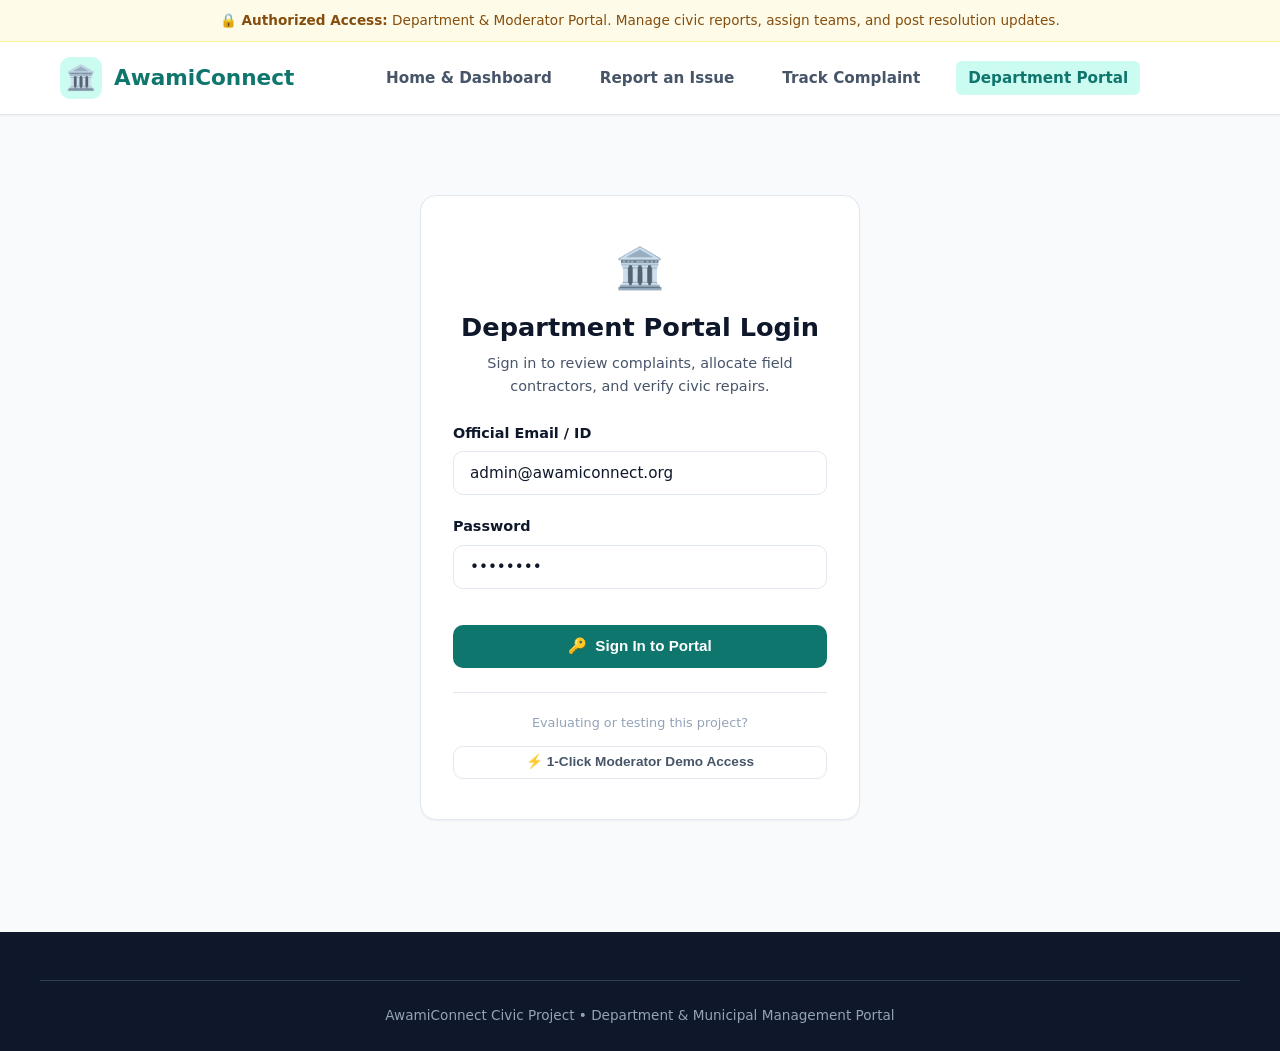
==== admin.html @ 1ec225fb "feat: Connect live Firebase project and add real-time Firestore listeners" ====
<!DOCTYPE html>
<html lang="en">
<head>
  <meta charset="UTF-8">
  <meta name="viewport" content="width=device-width, initial-scale=1.0">
  <title>Department & Moderator Portal — AwamiConnect</title>

  <!-- Leaflet CSS -->
  <link rel="stylesheet" href="https://unpkg.com/leaflet@1.9.4/dist/leaflet.css" integrity="sha256-p4NxAoJBhIIN+hmNHrzRCf9tD/miZyoHS5obTRR9BMY=" crossorigin=""/>
  
  <!-- Custom Stylesheet -->
  <link rel="stylesheet" href="css/style.css">
</head>
<body>

  <!-- Disclaimer Banner -->
  <div class="disclaimer-banner">
    🔒 <strong>Authorized Access:</strong> Department & Moderator Portal. Manage civic reports, assign teams, and post resolution updates.
  </div>

  <!-- Header -->
  <header class="site-header">
    <div class="container nav-wrapper">
      <a href="index.html" class="brand">
        <div class="brand-icon">🏛️</div>
        <span>AwamiConnect</span>
      </a>

      <button class="mobile-menu-btn" aria-label="Toggle Menu" aria-expanded="false">☰</button>

      <ul class="nav-links">
        <li><a href="index.html" class="nav-link">Home & Dashboard</a></li>
        <li><a href="report.html" class="nav-link">Report an Issue</a></li>
        <li><a href="track.html" class="nav-link">Track Complaint</a></li>
        <li><a href="admin.html" class="nav-link active">Department Portal</a></li>
      </ul>

      <div class="nav-actions" id="authNavActions">
        <!-- Injected via JS (Login/Logout buttons) -->
      </div>
    </div>
  </header>

  <!-- Main Container -->
  <main class="container" style="padding-top: 2rem; padding-bottom: 4rem;">

    <!-- Login Screen (Shown when not authenticated) -->
    <div id="loginScreen" style="max-width: 440px; margin: 3rem auto; text-align: center;">
      <div class="card" style="padding: 2.5rem 2rem;">
        <div style="font-size: 2.5rem; margin-bottom: 0.75rem;">🏛️</div>
        <h2 style="font-size: 1.6rem; margin-bottom: 0.5rem;">Department Portal Login</h2>
        <p style="color: var(--text-secondary); font-size: 0.9rem; margin-bottom: 1.5rem;">
          Sign in to review complaints, allocate field contractors, and verify civic repairs.
        </p>

        <form id="adminLoginForm">
          <div class="form-group" style="text-align: left;">
            <label class="form-label">Official Email / ID</label>
            <input type="email" id="loginEmail" class="form-control" placeholder="officer@department.gov" required value="admin@awamiconnect.org" autocomplete="username">
          </div>

          <div class="form-group" style="text-align: left;">
            <label class="form-label">Password</label>
            <input type="password" id="loginPassword" class="form-control" placeholder="••••••••" required value="admin123" autocomplete="current-password">
          </div>

          <button type="submit" class="btn btn-primary btn-full" style="margin-top: 1rem;">
            <span>🔑</span> Sign In to Portal
          </button>
        </form>

        <div style="margin-top: 1.5rem; border-top: 1px solid var(--border); padding-top: 1.25rem;">
          <p style="font-size: 0.8rem; color: var(--text-muted); margin-bottom: 0.75rem;">Evaluating or testing this project?</p>
          <button type="button" class="btn btn-outline btn-sm btn-full" id="btnQuickDemoLogin">
            ⚡ 1-Click Moderator Demo Access
          </button>
        </div>
      </div>
    </div>

    <!-- Authorized Admin Portal (Shown after login) -->
    <div id="adminPortal" style="display: none;">
      
      <!-- Top Bar: Greeting & Controls -->
      <div style="display: flex; justify-content: space-between; align-items: center; flex-wrap: wrap; gap: 1rem; margin-bottom: 1.5rem;">
        <div>
          <h1 style="font-size: 2rem; margin-bottom: 0.25rem;">Department Management Console</h1>
          <p style="color: var(--text-secondary); font-size: 0.95rem;">
            Logged in as <strong id="officerName" style="color: var(--primary);">Municipal Moderator</strong> (All Departments)
          </p>
        </div>

        <div style="display: flex; gap: 0.75rem; flex-wrap: wrap;">
          <button type="button" class="btn btn-outline btn-sm" id="btnExportCsv">
            📥 Export CSV
          </button>
          <button type="button" class="btn btn-outline btn-sm" id="btnClearDemo" style="color: #d97706;" title="Wipe dummy demo records to start with a fresh clean database">
            🧹 Clear Dummy Data
          </button>
          <button type="button" class="btn btn-outline btn-sm" id="btnResetDemo">
            🔄 Reset Demo Data
          </button>
          <button type="button" class="btn btn-outline btn-sm" id="btnLogout" style="color: #b91c1c;">
            🚪 Sign Out
          </button>
        </div>
      </div>

      <!-- Quick Metrics Bar -->
      <div class="admin-metrics-grid">
        <div class="card" style="padding: 1rem 1.25rem; margin-bottom: 0;">
          <div style="font-size: 0.8rem; color: var(--text-muted); text-transform: uppercase; font-weight: 700;">Total Reports</div>
          <div id="adminTotalCount" style="font-size: 1.75rem; font-weight: 800; color: var(--text-primary);">0</div>
        </div>
        <div class="card" style="padding: 1rem 1.25rem; margin-bottom: 0;">
          <div style="font-size: 0.8rem; color: #ef4444; text-transform: uppercase; font-weight: 700;">Needs Review</div>
          <div id="adminSubmittedCount" style="font-size: 1.75rem; font-weight: 800; color: #ef4444;">0</div>
        </div>
        <div class="card" style="padding: 1rem 1.25rem; margin-bottom: 0;">
          <div style="font-size: 0.8rem; color: #d97706; text-transform: uppercase; font-weight: 700;">Assigned / Action</div>
          <div id="adminAssignedCount" style="font-size: 1.75rem; font-weight: 800; color: #d97706;">0</div>
        </div>
        <div class="card" style="padding: 1rem 1.25rem; margin-bottom: 0;">
          <div style="font-size: 0.8rem; color: #059669; text-transform: uppercase; font-weight: 700;">Resolved</div>
          <div id="adminResolvedCount" style="font-size: 1.75rem; font-weight: 800; color: #059669;">0</div>
        </div>
      </div>

      <!-- Filters & Search Bar -->
      <div class="card" style="padding: 1.25rem; margin-bottom: 1.5rem;">
        <div style="display: flex; gap: 1rem; flex-wrap: wrap; align-items: center;">
          
          <div style="flex: 2; min-width: 220px;">
            <input type="text" id="adminSearchInput" class="form-control" placeholder="Search ID, title, citizen name, location...">
          </div>

          <div style="flex: 1; min-width: 150px;">
            <select id="adminStatusFilter" class="form-select">
              <option value="all">All Statuses</option>
              <option value="submitted">🔴 Submitted</option>
              <option value="under_review">🔵 Under Review</option>
              <option value="assigned">🟡 Assigned</option>
              <option value="resolved">🟢 Resolved</option>
              <option value="rejected">⚪ Rejected</option>
            </select>
          </div>

          <div style="flex: 1; min-width: 150px;">
            <select id="adminCategoryFilter" class="form-select">
              <option value="all">All Categories</option>
              <option value="roads">Roads</option>
              <option value="sanitation">Sanitation</option>
              <option value="water">Water Supply</option>
              <option value="electricity">Electricity</option>
              <option value="drainage">Drainage</option>
              <option value="other">Other</option>
            </select>
          </div>

          <button type="button" class="btn btn-outline" id="btnClearFilters">
            Reset Filters
          </button>

        </div>
      </div>

      <!-- Complaints Management Table -->
      <div class="card" style="padding: 0; overflow: hidden;">
        <div class="table-responsive">
          <table class="table" id="complaintsTable">
            <thead>
              <tr>
                <th style="width: 70px;">Photo</th>
                <th>ID</th>
                <th>Category</th>
                <th>Title & Location</th>
                <th>Citizen Details</th>
                <th>Status</th>
                <th>Action</th>
              </tr>
            </thead>
            <tbody id="complaintsTableBody">
              <!-- Dynamically populated rows -->
            </tbody>
          </table>
        </div>
      </div>

    </div>

  </main>

  <!-- Edit & Action Modal -->
  <div class="modal-backdrop" id="editModal">
    <div class="modal-box" style="max-width: 650px;">
      
      <div class="modal-header">
        <div style="min-width: 0; flex: 1;">
          <h3 style="font-size: 1.25rem; margin-bottom: 0.2rem; word-break: break-word; overflow-wrap: anywhere;" id="modalEditTitle">Manage Complaint</h3>
          <span style="font-size: 0.85rem; font-weight: 700; color: var(--primary); word-break: break-all;" id="modalEditId">AC-2026-000</span>
        </div>
        <button type="button" class="modal-close" id="modalCloseX">&times;</button>
      </div>

      <div class="modal-body">
        
        <!-- Evidence Preview & Details -->
        <div style="display: flex; gap: 1rem; margin-bottom: 1.25rem; flex-wrap: wrap;">
          <img id="modalEditPhoto" src="" alt="Proof" style="width: 120px; height: 90px; object-fit: cover; border-radius: var(--radius-md); border: 1px solid var(--border);" />
          <div style="flex: 1; min-width: 0; word-break: break-word; overflow-wrap: anywhere;">
            <div style="font-weight: 700; font-size: 1rem; margin-bottom: 0.25rem; word-break: break-word; overflow-wrap: anywhere;" id="modalEditHeading">Title</div>
            <div style="font-size: 0.85rem; color: var(--text-secondary); margin-bottom: 0.35rem; word-break: break-word; overflow-wrap: anywhere;" id="modalEditLocation">Location</div>
            <div style="font-size: 0.8rem; color: var(--text-muted); word-break: break-word; overflow-wrap: anywhere;" id="modalEditCitizen">Citizen</div>
          </div>
        </div>

        <div style="background: #f8fafc; padding: 0.75rem 1rem; border-radius: var(--radius-md); margin-bottom: 1.25rem; font-size: 0.85rem; border: 1px solid var(--border); min-width: 0;">
          <strong>Citizen Description:</strong>
          <p id="modalEditDesc" style="margin-top: 0.25rem; color: var(--text-secondary); white-space: pre-line; word-break: break-word; overflow-wrap: anywhere;">--</p>
        </div>

        <!-- Management Form -->
        <form id="modalEditForm">
          
          <div class="modal-grid-2col">
            
            <!-- Update Status Dropdown -->
            <div class="form-group">
              <label class="form-label">Update Status <span class="required">*</span></label>
              <select id="modalStatusSelect" class="form-select" required>
                <option value="submitted">🔴 Submitted</option>
                <option value="under_review">🔵 Under Review</option>
                <option value="assigned">🟡 Assigned to Department</option>
                <option value="resolved">🟢 Resolved & Closed</option>
                <option value="rejected">⚪ Rejected (Invalid / Duplicate)</option>
              </select>
            </div>

            <!-- Department Assignment -->
            <div class="form-group">
              <label class="form-label">Assign Department</label>
              <select id="modalDepartmentSelect" class="form-select">
                <option value="District Works & Highways">🛣️ District Works & Highways</option>
                <option value="Solid Waste Management Corp">🗑️ Waste Management Corp</option>
                <option value="Water & Sewerage Authority">💧 Water & Sewerage Authority</option>
                <option value="City Electric Utility & Works">⚡ City Electric & Streetlights</option>
                <option value="Drainage & Sanitation Directorate">🚰 Drainage & Sanitation</option>
                <option value="General District Administration">🏛️ General Administration</option>
              </select>
            </div>

          </div>

          <!-- Official Resolution Remarks -->
          <div class="form-group">
            <label class="form-label">Official Department Remarks / Action Notes</label>
            <textarea id="modalRemarksText" class="form-textarea" placeholder="Explain the actions taken, dispatched team details, or reasons for status change..."></textarea>
          </div>

          <!-- Proof of Resolution Image URL (Optional) -->
          <div class="form-group">
            <label class="form-label">Resolution Proof Image URL (Optional)</label>
            <input type="url" id="modalProofUrl" class="form-control" placeholder="https://example.com/fixed-road.jpg">
            <p class="form-help">Upload photo link of repaired infrastructure to show transparency.</p>
          </div>

        </form>

      </div>

      <div class="modal-footer admin-modal-footer">
        <button type="button" class="btn btn-outline btn-sm" id="btnDeleteComplaint" style="color: #ef4444; border-color: #fca5a5;">
          🗑️ Delete Report
        </button>
        <div class="admin-modal-actions">
          <button type="button" class="btn btn-outline" id="btnCancelEdit">Cancel</button>
          <button type="button" class="btn btn-primary" id="btnSaveEdit">
            <span>💾</span> Save Status & Updates
          </button>
        </div>
      </div>

    </div>
  </div>

  <!-- Site Footer -->
  <footer class="site-footer">
    <div class="container footer-bottom">
      AwamiConnect Civic Project • Department & Municipal Management Portal
    </div>
  </footer>

  <!-- Leaflet JS -->
  <script src="https://unpkg.com/leaflet@1.9.4/dist/leaflet.js" integrity="sha256-20nQCchB9co0qIjJZRGuk2/Z9VM+kNiyxNV1lvTlZBo=" crossorigin=""></script>

  <!-- Firebase SDK Compat CDN -->
  <script src="https://www.gstatic.com/firebasejs/10.8.0/firebase-app-compat.js"></script>
  <script src="https://www.gstatic.com/firebasejs/10.8.0/firebase-firestore-compat.js"></script>
  <script src="https://www.gstatic.com/firebasejs/10.8.0/firebase-storage-compat.js"></script>
  <script src="https://www.gstatic.com/firebasejs/10.8.0/firebase-auth-compat.js"></script>

  <!-- App Scripts -->
  <script src="js/firebase-config.js"></script>
  <script src="js/app.js"></script>
  <script src="js/admin.js"></script>

</body>
</html>
---- css/style.css ----
/* ==========================================================================
   AwamiConnect — Global Stylesheet
   Modern, Accessible, Mobile-First Civic Portal Styling
   ========================================================================== */

:root {
  --primary: #0f766e;        /* Deep Civic Teal */
  --primary-hover: #115e59;
  --primary-light: #ccfbf1;
  --secondary: #0284c7;      /* Civic Blue */
  --secondary-light: #e0f2fe;
  --accent: #f59e0b;         /* Amber Alert */
  
  /* Status Colors */
  --status-submitted: #ef4444;    /* Red */
  --status-submitted-bg: #fee2e2;
  --status-review: #3b82f6;       /* Blue */
  --status-review-bg: #dbeafe;
  --status-assigned: #f59e0b;     /* Amber */
  --status-assigned-bg: #fef3c7;
  --status-resolved: #10b981;     /* Emerald Green */
  --status-resolved-bg: #d1fae5;
  --status-rejected: #6b7280;     /* Gray */
  --status-rejected-bg: #f3f4f6;

  /* Neutrals */
  --bg-main: #f8fafc;
  --bg-card: #ffffff;
  --text-primary: #0f172a;
  --text-secondary: #475569;
  --text-muted: #94a3b8;
  --border: #e2e8f0;
  --border-focus: #0f766e;
  
  /* Elevation */
  --shadow-sm: 0 1px 2px 0 rgb(0 0 0 / 0.05);
  --shadow-md: 0 4px 6px -1px rgb(0 0 0 / 0.1), 0 2px 4px -2px rgb(0 0 0 / 0.1);
  --shadow-lg: 0 10px 15px -3px rgb(0 0 0 / 0.1), 0 4px 6px -4px rgb(0 0 0 / 0.1);
  --shadow-xl: 0 20px 25px -5px rgb(0 0 0 / 0.1), 0 8px 10px -6px rgb(0 0 0 / 0.1);

  --radius-sm: 6px;
  --radius-md: 10px;
  --radius-lg: 16px;
  --radius-full: 9999px;

  --font-family: system-ui, -apple-system, BlinkMacSystemFont, "Segoe UI", Roboto, "Helvetica Neue", Arial, sans-serif;
}

*, *::before, *::after {
  box-sizing: border-box;
  margin: 0;
  padding: 0;
  overflow-wrap: anywhere;
  word-break: break-word;
}

.card, .stat-card, .timeline-step, .category-card,
.track-details-grid > *,
.charts-grid > *,
.dashboard-split-grid > *,
.stats-grid > *,
.admin-metrics-grid > *,
.category-grid > *,
.modal-grid-2col > *,
.footer-grid > *,
.modal-box,
.modal-body,
.modal-evidence-details {
  min-width: 0;
}

#complaintTitle,
#complaintTrackingId,
#complaintDescription,
#complaintAddress,
#complaintRemarks {
  min-width: 0;
  overflow-wrap: anywhere;
  word-break: break-word;
}

body {
  font-family: var(--font-family);
  background-color: var(--bg-main);
  color: var(--text-primary);
  line-height: 1.6;
  min-height: 100vh;
  display: flex;
  flex-direction: column;
  overflow-x: hidden;
}

/* Container */
.container {
  width: 100%;
  max-width: 1200px;
  margin: 0 auto;
  padding: 0 1.25rem;
}

@media (max-width: 480px) {
  .container {
    padding: 0 0.75rem;
  }
}

/* Typography */
h1, h2, h3, h4, h5, h6 {
  color: var(--text-primary);
  font-weight: 700;
  line-height: 1.25;
}

a {
  color: var(--primary);
  text-decoration: none;
  transition: color 0.15s ease;
}

a:hover {
  color: var(--primary-hover);
}

/* ==========================================================================
   Header & Navigation
   ========================================================================== */
.site-header {
  background: #ffffff;
  border-bottom: 1px solid var(--border);
  position: sticky;
  top: 0;
  z-index: 1000;
  box-shadow: var(--shadow-sm);
}

.nav-wrapper {
  display: flex;
  align-items: center;
  justify-content: space-between;
  height: 72px;
}

.brand {
  display: flex;
  align-items: center;
  gap: 0.75rem;
  font-weight: 800;
  font-size: 1.35rem;
  color: var(--primary);
}

.brand-icon {
  width: 42px;
  height: 42px;
  background: var(--primary-light);
  color: var(--primary);
  border-radius: var(--radius-md);
  display: flex;
  align-items: center;
  justify-content: center;
  font-size: 1.5rem;
}

.nav-links {
  display: flex;
  align-items: center;
  gap: 1.5rem;
  list-style: none;
}

.nav-link {
  font-weight: 600;
  font-size: 0.95rem;
  color: var(--text-secondary);
  padding: 0.5rem 0.75rem;
  border-radius: var(--radius-sm);
  transition: all 0.2s ease;
}

.nav-link:hover, .nav-link.active {
  color: var(--primary);
  background: var(--primary-light);
}

.nav-actions {
  display: flex;
  align-items: center;
  gap: 0.75rem;
}

/* Mobile Nav Toggle */
.mobile-menu-btn {
  display: none;
  background: transparent;
  border: none;
  font-size: 1.5rem;
  line-height: 1;
  cursor: pointer;
  color: var(--text-primary);
  padding: 0;
  border-radius: var(--radius-sm);
  transition: background-color 0.15s ease, color 0.15s ease;
}

/* ==========================================================================
   Buttons
   ========================================================================== */
.btn {
  display: inline-flex;
  align-items: center;
  justify-content: center;
  gap: 0.5rem;
  font-weight: 600;
  font-size: 0.95rem;
  padding: 0.65rem 1.25rem;
  border-radius: var(--radius-md);
  border: 1px solid transparent;
  cursor: pointer;
  transition: all 0.2s ease;
  white-space: nowrap;
}

.btn-primary {
  background-color: var(--primary);
  color: #ffffff;
}

.btn-primary:hover {
  background-color: var(--primary-hover);
  color: #ffffff;
  box-shadow: var(--shadow-md);
}

.btn-secondary {
  background-color: #ffffff;
  color: var(--primary);
  border-color: var(--primary);
}

.btn-secondary:hover {
  background-color: var(--primary-light);
}

.btn-outline {
  background-color: transparent;
  border-color: var(--border);
  color: var(--text-secondary);
}

.btn-outline:hover {
  background-color: #f1f5f9;
  color: var(--text-primary);
}

.btn-accent {
  background-color: var(--accent);
  color: #ffffff;
}

.btn-accent:hover {
  background-color: #d97706;
}

.btn-sm {
  padding: 0.4rem 0.8rem;
  font-size: 0.85rem;
}

.btn-lg {
  padding: 0.85rem 1.75rem;
  font-size: 1.05rem;
}

.btn-full {
  width: 100%;
  white-space: normal;
  text-align: center;
  line-height: 1.35;
  overflow-wrap: break-word;
}

@media (max-width: 640px) {
  .btn {
    white-space: normal;
    text-align: center;
    line-height: 1.35;
  }
  .btn-lg {
    padding: 0.75rem 1.25rem;
    font-size: 1rem;
  }
}

@media (max-width: 360px) {
  .btn {
    padding: 0.5rem 0.75rem;
    font-size: 0.85rem;
    gap: 0.35rem;
  }
  .btn-lg {
    padding: 0.65rem 0.9rem;
    font-size: 0.9rem;
  }
  .btn-sm {
    padding: 0.3rem 0.55rem;
    font-size: 0.75rem;
  }
}

/* ==========================================================================
   Independent Disclaimer Banner
   ========================================================================== */
.disclaimer-banner {
  background-color: #fefce8;
  border-bottom: 1px solid #fef08a;
  padding: 0.6rem 1rem;
  font-size: 0.85rem;
  color: #854d0e;
  text-align: center;
}

.disclaimer-banner strong {
  font-weight: 700;
}

/* ==========================================================================
   Hero Section
   ========================================================================== */
.hero {
  background: linear-gradient(135deg, #0f766e 0%, #064e3b 100%);
  color: #ffffff;
  padding: 4rem 0 3.5rem;
  position: relative;
  overflow: hidden;
}

.hero::after {
  content: "";
  position: absolute;
  top: 0;
  right: 0;
  bottom: 0;
  left: 0;
  background: radial-gradient(circle at 80% 20%, rgba(255, 255, 255, 0.12) 0%, transparent 60%);
  pointer-events: none;
}

.hero-content {
  position: relative;
  z-index: 1;
  max-width: 750px;
}

.hero-badge {
  display: inline-flex;
  align-items: center;
  gap: 0.5rem;
  background: rgba(255, 255, 255, 0.15);
  backdrop-filter: blur(8px);
  padding: 0.35rem 0.85rem;
  border-radius: var(--radius-full);
  font-size: 0.85rem;
  font-weight: 600;
  margin-bottom: 1.25rem;
  border: 1px solid rgba(255, 255, 255, 0.2);
}

.hero-title {
  font-size: 2.75rem;
  font-weight: 800;
  color: #ffffff;
  margin-bottom: 1rem;
  letter-spacing: -0.02em;
}

.hero-subtitle {
  font-size: 1.15rem;
  color: #e2e8f0;
  margin-bottom: 2rem;
  line-height: 1.6;
}

.hero-actions {
  display: flex;
  flex-wrap: wrap;
  gap: 1rem;
}

/* Quick Track Form in Hero */
.hero-track-box {
  margin-top: 2rem;
  background: rgba(255, 255, 255, 0.12);
  backdrop-filter: blur(12px);
  padding: 1rem;
  border-radius: var(--radius-lg);
  border: 1px solid rgba(255, 255, 255, 0.25);
  display: flex;
  gap: 0.75rem;
  max-width: 540px;
}

.hero-track-box input {
  flex: 1;
  min-width: 0;
  padding: 0.75rem 1rem;
  border-radius: var(--radius-md);
  border: none;
  font-size: 1rem;
  outline: none;
}

/* ==========================================================================
   Stat Cards & Metrics
   ========================================================================== */
.stats-grid {
  display: grid;
  grid-template-columns: repeat(auto-fit, minmax(min(100%, 220px), 1fr));
  gap: 1.25rem;
  margin-top: -2.5rem;
  position: relative;
  z-index: 10;
  margin-bottom: 3rem;
}

@media (max-width: 480px) {
  .stats-grid {
    grid-template-columns: 1fr;
    gap: 0.75rem;
    margin-top: -1.5rem;
    margin-bottom: 2rem;
  }
}

.stat-card {
  background: var(--bg-card);
  padding: 1.5rem;
  border-radius: var(--radius-lg);
  border: 1px solid var(--border);
  box-shadow: var(--shadow-md);
  display: flex;
  align-items: center;
  gap: 1.25rem;
  transition: transform 0.2s ease, box-shadow 0.2s ease;
}

.stat-card:hover {
  transform: translateY(-3px);
  box-shadow: var(--shadow-lg);
}

.stat-icon {
  width: 56px;
  height: 56px;
  border-radius: var(--radius-md);
  display: flex;
  align-items: center;
  justify-content: center;
  font-size: 1.75rem;
}

.stat-icon.blue { background: #dbeafe; color: #2563eb; }
.stat-icon.green { background: #d1fae5; color: #059669; }
.stat-icon.amber { background: #fef3c7; color: #d97706; }
.stat-icon.purple { background: #ede9fe; color: #7c3aed; }

.stat-value {
  font-size: 1.85rem;
  font-weight: 800;
  color: var(--text-primary);
  line-height: 1;
  margin-bottom: 0.35rem;
}

.stat-label {
  font-size: 0.85rem;
  font-weight: 600;
  color: var(--text-secondary);
  text-transform: uppercase;
  letter-spacing: 0.04em;
}

/* ==========================================================================
   Section Layouts & Cards
   ========================================================================== */
.section {
  padding: 3rem 0;
}

.section-header {
  margin-bottom: 2rem;
  display: flex;
  justify-content: space-between;
  align-items: flex-end;
  flex-wrap: wrap;
  gap: 1rem;
}

.section-title {
  font-size: 1.85rem;
  color: var(--text-primary);
  margin-bottom: 0.4rem;
}

.section-subtitle {
  color: var(--text-secondary);
  font-size: 1rem;
}

.card {
  background: var(--bg-card);
  border: 1px solid var(--border);
  border-radius: var(--radius-lg);
  box-shadow: var(--shadow-sm);
  padding: 1.75rem;
  margin-bottom: 1.5rem;
}

@media (max-width: 480px) {
  .card {
    padding: 1rem;
    border-radius: var(--radius-md);
    margin-bottom: 1rem;
  }
}

/* ==========================================================================
   Forms & Inputs
   ========================================================================== */
.form-group {
  margin-bottom: 1.25rem;
}

.form-label {
  display: block;
  font-size: 0.9rem;
  font-weight: 600;
  color: var(--text-primary);
  margin-bottom: 0.4rem;
}

.form-label .required {
  color: var(--status-submitted);
}

.form-control, .form-select, .form-textarea {
  width: 100%;
  padding: 0.75rem 1rem;
  border: 1.5px solid var(--border);
  border-radius: var(--radius-md);
  font-size: 0.95rem;
  font-family: inherit;
  color: var(--text-primary);
  background-color: #ffffff;
  transition: border-color 0.2s, box-shadow 0.2s;
}

.form-control:focus, .form-select:focus, .form-textarea:focus {
  outline: none;
  border-color: var(--border-focus);
  box-shadow: 0 0 0 3px rgba(15, 118, 110, 0.15);
}

.form-textarea {
  min-height: 110px;
  resize: vertical;
}

.form-help {
  font-size: 0.8rem;
  color: var(--text-muted);
  margin-top: 0.35rem;
}

/* Category Grid Picker */
.category-grid {
  display: grid;
  grid-template-columns: repeat(auto-fill, minmax(130px, 1fr));
  gap: 0.75rem;
  margin-top: 0.5rem;
}

.category-radio {
  display: none;
}

.category-card {
  display: flex;
  flex-direction: column;
  align-items: center;
  justify-content: center;
  padding: 1rem 0.5rem;
  background: #ffffff;
  border: 2px solid var(--border);
  border-radius: var(--radius-md);
  cursor: pointer;
  text-align: center;
  transition: all 0.2s ease;
  user-select: none;
}

.category-card .cat-icon {
  font-size: 1.85rem;
  margin-bottom: 0.5rem;
}

.category-card .cat-name {
  font-size: 0.85rem;
  font-weight: 600;
  color: var(--text-secondary);
}

.category-radio:checked + .category-card {
  border-color: var(--primary);
  background-color: var(--primary-light);
  transform: translateY(-2px);
  box-shadow: var(--shadow-sm);
}

.category-radio:checked + .category-card .cat-name {
  color: var(--primary);
  font-weight: 700;
}

/* File Upload & Preview */
.upload-zone {
  border: 2px dashed #cbd5e1;
  border-radius: var(--radius-md);
  padding: 2rem 1.5rem;
  text-align: center;
  background: #f8fafc;
  cursor: pointer;
  transition: all 0.2s ease;
  position: relative;
}

.upload-zone:hover {
  border-color: var(--primary);
  background: #f0fdfa;
}

.upload-icon {
  font-size: 2.5rem;
  color: var(--primary);
  margin-bottom: 0.5rem;
}

.upload-preview-container {
  display: none;
  position: relative;
  margin-top: 1rem;
  border-radius: var(--radius-md);
  overflow: hidden;
  max-width: 400px;
  border: 1px solid var(--border);
}

.upload-preview {
  width: 100%;
  max-height: 250px;
  object-fit: cover;
  display: block;
}

.upload-remove-btn {
  position: absolute;
  top: 8px;
  right: 8px;
  background: rgba(0, 0, 0, 0.7);
  color: #fff;
  border: none;
  border-radius: var(--radius-full);
  width: 28px;
  height: 28px;
  font-size: 0.85rem;
  cursor: pointer;
  display: flex;
  align-items: center;
  justify-content: center;
}

/* Leaflet Map Containers - Responsive Heights & Gray Gap Elimination */
#cityMap {
  height: 440px;
  width: 100%;
  border-radius: var(--radius-md);
  border: 1px solid var(--border);
  position: relative;
  z-index: 1;
  overflow: hidden;
  background: #f1f5f9;
}

#trackMap {
  height: 200px;
  width: 100%;
  border-radius: var(--radius-md);
  border: 1px solid var(--border);
  margin-bottom: 1rem;
  position: relative;
  z-index: 1;
  overflow: hidden;
  background: #f1f5f9;
}

.map-container {
  height: 320px;
  width: 100%;
  border-radius: var(--radius-md);
  border: 1px solid var(--border);
  overflow: hidden;
  position: relative;
  z-index: 1;
  background: #f1f5f9;
}

@media (max-width: 768px) {
  #cityMap {
    height: 320px;
  }
}

@media (max-width: 480px) {
  .map-container {
    height: 260px;
  }
  #trackMap {
    height: 180px;
  }
}

/* Ensure Leaflet popups inherit application typography */
.leaflet-container {
  font-family: var(--font-family);
}

.leaflet-container img {
  max-width: none !important;
}

.map-helper-bar {
  display: flex;
  justify-content: space-between;
  align-items: center;
  margin-bottom: 0.5rem;
  gap: 0.5rem;
  flex-wrap: wrap;
}

/* ==========================================================================
   Badges & Statuses
   ========================================================================== */
.badge {
  display: inline-flex;
  align-items: center;
  gap: 0.35rem;
  padding: 0.25rem 0.65rem;
  border-radius: var(--radius-full);
  font-size: 0.75rem;
  font-weight: 700;
  text-transform: uppercase;
  letter-spacing: 0.03em;
  white-space: nowrap;
}

.badge-submitted { background: var(--status-submitted-bg); color: var(--status-submitted); }
.badge-under-review { background: var(--status-review-bg); color: var(--status-review); }
.badge-assigned { background: var(--status-assigned-bg); color: var(--status-assigned); }
.badge-resolved { background: var(--status-resolved-bg); color: var(--status-resolved); }
.badge-rejected { background: var(--status-rejected-bg); color: var(--status-rejected); }

/* ==========================================================================
   Tracking Timeline (Progress steps)
   ========================================================================== */
.timeline {
  display: flex;
  justify-content: space-between;
  position: relative;
  margin: 2.5rem 0;
}

.timeline::before {
  content: "";
  position: absolute;
  top: 20px;
  left: 30px;
  right: 30px;
  height: 4px;
  background: var(--border);
  z-index: 1;
}

.timeline-step {
  position: relative;
  z-index: 2;
  text-align: center;
  flex: 1;
}

.timeline-icon {
  width: 44px;
  height: 44px;
  border-radius: var(--radius-full);
  background: #ffffff;
  border: 3px solid var(--border);
  color: var(--text-muted);
  display: flex;
  align-items: center;
  justify-content: center;
  margin: 0 auto 0.75rem;
  font-size: 1.15rem;
  font-weight: 700;
  transition: all 0.3s ease;
}

.timeline-title {
  font-size: 0.85rem;
  font-weight: 700;
  color: var(--text-secondary);
}

.timeline-date {
  font-size: 0.75rem;
  color: var(--text-muted);
  margin-top: 0.2rem;
}

.timeline-step.completed .timeline-icon {
  background: var(--primary);
  border-color: var(--primary);
  color: #ffffff;
}

.timeline-step.completed .timeline-title {
  color: var(--primary);
}

.timeline-step.active .timeline-icon {
  background: #ffffff;
  border-color: var(--accent);
  color: var(--accent);
  box-shadow: 0 0 0 4px rgba(245, 158, 11, 0.2);
}

.timeline-step.active .timeline-title {
  color: var(--accent);
}

/* ==========================================================================
   Modals & Popups
   ========================================================================== */
.modal-backdrop {
  display: none;
  position: fixed;
  top: 0;
  left: 0;
  right: 0;
  bottom: 0;
  background: rgba(15, 23, 42, 0.6);
  backdrop-filter: blur(4px);
  z-index: 2000;
  align-items: center;
  justify-content: center;
  padding: 1rem;
}

.modal-backdrop.open {
  display: flex;
}

.modal-box {
  background: #ffffff;
  border-radius: var(--radius-lg);
  max-width: 600px;
  width: 100%;
  min-width: 0;
  overflow-x: hidden;
  max-height: 90vh;
  overflow-y: auto;
  box-shadow: var(--shadow-xl);
  border: 1px solid var(--border);
  position: relative;
  animation: modalIn 0.25s cubic-bezier(0.16, 1, 0.3, 1);
}

@keyframes modalIn {
  from { opacity: 0; transform: scale(0.95); }
  to { opacity: 1; transform: scale(1); }
}

.modal-header {
  padding: 1.25rem 1.5rem;
  border-bottom: 1px solid var(--border);
  display: flex;
  align-items: center;
  justify-content: space-between;
}

.modal-body {
  padding: 1.5rem;
}

.modal-footer {
  padding: 1rem 1.5rem;
  border-top: 1px solid var(--border);
  display: flex;
  justify-content: flex-end;
  align-items: center;
  gap: 0.75rem;
  background: #f8fafc;
  border-bottom-left-radius: var(--radius-lg);
  border-bottom-right-radius: var(--radius-lg);
  flex-wrap: wrap;
}

.admin-modal-footer {
  justify-content: space-between;
}

.admin-modal-actions {
  display: flex;
  gap: 0.75rem;
  align-items: center;
  flex-wrap: wrap;
}

@media (max-width: 540px) {
  .modal-footer {
    padding: 0.85rem 1rem;
  }
  .admin-modal-footer {
    flex-direction: column-reverse;
    align-items: stretch !important;
    gap: 0.75rem;
  }
  .admin-modal-actions {
    width: 100%;
    flex-direction: column;
    gap: 0.5rem;
  }
  .admin-modal-actions .btn,
  .admin-modal-footer .btn {
    width: 100%;
    white-space: normal;
    text-align: center;
  }
}

.modal-close {
  background: none;
  border: none;
  font-size: 1.5rem;
  cursor: pointer;
  color: var(--text-muted);
}

.modal-close:hover {
  color: var(--text-primary);
}

/* Modal 2-Column Responsive Grid */
.modal-grid-2col {
  display: grid;
  grid-template-columns: 1fr 1fr;
  gap: 1rem;
}

@media (max-width: 600px) {
  .modal-grid-2col {
    grid-template-columns: 1fr;
    gap: 0.75rem;
  }
}

/* Tracking ID Badge Box */
.tracking-id-badge-box {
  background: #f1f5f9;
  border: 2px dashed #cbd5e1;
  border-radius: var(--radius-md);
  padding: 1.25rem;
  margin-bottom: 1.5rem;
  display: flex;
  align-items: center;
  justify-content: space-between;
  gap: 0.5rem;
  flex-wrap: wrap;
}

.tracking-id-text {
  font-size: 1.5rem;
  font-weight: 800;
  color: var(--primary);
  letter-spacing: 0.05em;
  word-break: break-all;
  overflow-wrap: anywhere;
  min-width: 0;
}

@media (max-width: 400px) {
  .tracking-id-badge-box {
    flex-direction: column;
    padding: 1rem;
    gap: 0.75rem;
    text-align: center;
  }
  .tracking-id-text {
    font-size: 1.3rem;
  }
  .tracking-id-badge-box .btn {
    width: 100%;
  }
}

/* Responsive Modal & Toast Clamping */
@media (max-width: 480px) {
  .modal-backdrop {
    padding: 0.5rem;
  }
  .modal-header {
    padding: 0.85rem 1rem;
  }
  .modal-body {
    padding: 1rem !important;
  }
  .toast-container {
    left: 12px;
    right: 12px;
    bottom: 12px;
    max-width: calc(100vw - 24px);
  }
}

/* ==========================================================================
   Toast Notifications
   ========================================================================== */
.toast-container {
  position: fixed;
  bottom: 24px;
  right: 24px;
  z-index: 3000;
  display: flex;
  flex-direction: column;
  gap: 0.75rem;
  max-width: 360px;
}

.toast {
  background: #1e293b;
  color: #ffffff;
  padding: 0.85rem 1.25rem;
  border-radius: var(--radius-md);
  box-shadow: var(--shadow-lg);
  display: flex;
  align-items: center;
  gap: 0.75rem;
  font-size: 0.9rem;
  animation: toastSlide 0.3s ease;
}

.toast.success { background: #065f46; }
.toast.error { background: #991b1b; }
.toast.info { background: #1e40af; }

@keyframes toastSlide {
  from { opacity: 0; transform: translateY(16px); }
  to { opacity: 1; transform: translateY(0); }
}

/* ==========================================================================
   Table & Grid
   ========================================================================== */
.table-responsive {
  width: 100%;
  overflow-x: auto;
  -webkit-overflow-scrolling: touch;
}

.table {
  width: 100%;
  border-collapse: collapse;
  text-align: left;
  font-size: 0.9rem;
}

.table th {
  background: #f8fafc;
  padding: 0.85rem 1rem;
  font-weight: 700;
  color: var(--text-secondary);
  border-bottom: 2px solid var(--border);
  white-space: nowrap;
}

.table td {
  padding: 0.85rem 1rem;
  border-bottom: 1px solid var(--border);
  vertical-align: middle;
}

.table tr:hover {
  background: #f8fafc;
}

/* ==========================================================================
   Footer
   ========================================================================== */
.site-footer {
  margin-top: auto;
  background: #0f172a;
  color: #94a3b8;
  padding: 3rem 0 1.5rem;
  font-size: 0.9rem;
}

.footer-grid {
  display: grid;
  grid-template-columns: 2fr 1fr 1fr;
  gap: 2.5rem;
  margin-bottom: 2rem;
}

.footer-brand {
  color: #ffffff;
  font-weight: 800;
  font-size: 1.25rem;
  margin-bottom: 0.75rem;
  display: flex;
  align-items: center;
  gap: 0.5rem;
}

.footer-links {
  list-style: none;
}

.footer-links li {
  margin-bottom: 0.5rem;
}

.footer-links a {
  color: #94a3b8;
}

.footer-links a:hover {
  color: #ffffff;
}

.footer-bottom {
  border-top: 1px solid #334155;
  padding-top: 1.5rem;
  text-align: center;
  font-size: 0.85rem;
}

/* Drag and Drop Active State */
.upload-zone.drag-active {
  border-color: var(--primary);
  background-color: var(--primary-light);
  transform: scale(1.01);
}

.upload-zone.error-highlight {
  border-color: #ef4444;
  background-color: #fee2e2;
  animation: shake 0.4s ease;
}

@keyframes shake {
  0%, 100% { transform: translateX(0); }
  25% { transform: translateX(-6px); }
  75% { transform: translateX(6px); }
}

/* Sample Photo Quick Select */
.sample-photos-row {
  display: flex;
  align-items: center;
  gap: 0.5rem;
  margin-top: 0.75rem;
  flex-wrap: wrap;
}

.sample-photo-btn {
  background: #f1f5f9;
  border: 1px solid var(--border);
  padding: 0.3rem 0.65rem;
  border-radius: var(--radius-sm);
  font-size: 0.8rem;
  cursor: pointer;
  display: inline-flex;
  align-items: center;
  gap: 0.35rem;
  transition: all 0.2s;
  color: var(--text-secondary);
}

.sample-photo-btn:hover {
  background: var(--primary-light);
  border-color: var(--primary);
  color: var(--primary);
}

/* Active timeline pulse animation */
.timeline-step.active .timeline-icon {
  animation: pulseAmber 2s infinite;
}

@keyframes pulseAmber {
  0% { box-shadow: 0 0 0 0 rgba(245, 158, 11, 0.4); }
  70% { box-shadow: 0 0 0 8px rgba(245, 158, 11, 0); }
  100% { box-shadow: 0 0 0 0 rgba(245, 158, 11, 0); }
}

/* Print Optimization for Complaint Ticket */
@media print {
  .site-header, .site-footer, .disclaimer-banner, #trackSearchForm, .btn, #authNavActions, .map-container, #trackMap {
    display: none !important;
  }
  body {
    background: #ffffff !important;
    color: #000000 !important;
  }
  .card {
    border: 1px solid #ccc !important;
    box-shadow: none !important;
  }
}

/* ==========================================================================
   Responsive Grid & Component Layouts
   ========================================================================== */

/* Public Dashboard Grids */
.charts-grid {
  display: grid;
  grid-template-columns: repeat(auto-fit, minmax(min(100%, 280px), 1fr));
  gap: 1.5rem;
}

.dashboard-split-grid {
  display: grid;
  grid-template-columns: repeat(auto-fit, minmax(min(100%, 280px), 1fr));
  gap: 1.5rem;
}

@media (max-width: 768px) {
  .charts-grid,
  .dashboard-split-grid {
    grid-template-columns: 1fr;
    gap: 1rem;
  }
}

/* Track Page Details & Search */
.track-search-form {
  display: flex;
  gap: 0.75rem;
  max-width: 500px;
  margin: 0 auto;
  width: 100%;
}

.track-details-grid {
  display: grid;
  grid-template-columns: repeat(auto-fit, minmax(min(100%, 280px), 1fr));
  gap: 1.5rem;
}

.track-details-grid > * {
  min-width: 0;
  overflow-wrap: anywhere;
  word-break: break-word;
}

@media (max-width: 768px) {
  .track-details-grid {
    grid-template-columns: 1fr;
    gap: 1rem;
  }
}

@media (max-width: 480px) {
  .track-search-form {
    flex-direction: column;
    align-items: stretch;
  }
  .track-search-form .btn {
    width: 100%;
  }
}

/* Community Verification Section */
.verification-card {
  margin-top: 1.5rem;
  border: 2px solid #cbd5e1;
  background: #ffffff;
}

.verification-card-row {
  display: flex;
  align-items: center;
  justify-content: space-between;
  flex-wrap: wrap;
  gap: 1rem;
}

.verification-info {
  flex: 1;
  min-width: 0;
}

.verification-actions {
  display: flex;
  align-items: center;
  gap: 0.75rem;
  flex-wrap: wrap;
}

.verification-badge {
  font-weight: 800;
  font-size: 1.05rem;
  color: var(--primary);
  background: var(--primary-light);
  padding: 0.4rem 0.8rem;
  border-radius: var(--radius-md);
  text-align: center;
  white-space: nowrap;
}

@media (max-width: 540px) {
  .verification-actions {
    width: 100%;
    flex-direction: column;
    align-items: stretch;
    gap: 0.5rem;
  }
  .verification-actions .btn,
  .verification-badge {
    width: 100%;
    text-align: center;
    justify-content: center;
  }
}

/* Admin Metrics Grid */
.admin-metrics-grid {
  display: grid;
  grid-template-columns: repeat(auto-fit, minmax(min(100%, 160px), 1fr));
  gap: 1rem;
  margin-bottom: 1.5rem;
}

@media (max-width: 400px) {
  .admin-metrics-grid {
    grid-template-columns: 1fr;
    gap: 0.75rem;
  }
}

/* ==========================================================================
   Responsive Breakpoints
   ========================================================================== */
@media (max-width: 900px) {
  .hero-title { font-size: 2.2rem; }
  .footer-grid { grid-template-columns: 1fr; gap: 1.5rem; }
  .nav-links {
    gap: 0.85rem;
  }
  .nav-links .nav-link {
    font-size: 0.875rem;
    padding: 0.4rem 0.5rem;
  }
  .nav-actions .btn {
    padding: 0.5rem 0.85rem;
    font-size: 0.85rem;
  }
}

@media (max-width: 820px) {
  .nav-links {
    gap: 0.5rem;
  }
  .nav-links .nav-link {
    font-size: 0.825rem;
    padding: 0.35rem 0.45rem;
  }
  .brand {
    font-size: 1.2rem;
    gap: 0.5rem;
  }
  .brand-icon {
    width: 38px;
    height: 38px;
  }
  .nav-actions .btn {
    padding: 0.45rem 0.75rem;
    font-size: 0.8rem;
  }
}

@media (max-width: 768px) {
  .site-header {
    position: sticky;
    top: 0;
  }

  .nav-wrapper {
    height: 64px;
  }

  .nav-actions {
    display: none;
  }

  .mobile-menu-btn {
    display: flex;
    align-items: center;
    justify-content: center;
    width: 40px;
    height: 40px;
    flex-shrink: 0;
  }

  .mobile-menu-btn:hover,
  .mobile-menu-btn:focus-visible {
    background-color: var(--bg-secondary, #f1f5f9);
    outline: none;
  }

  .nav-links {
    display: none;
    position: absolute;
    top: 100%;
    left: 0;
    right: 0;
    width: 100%;
    background: #ffffff;
    flex-direction: column;
    padding: 1rem 1.25rem;
    box-shadow: 0 10px 15px -3px rgba(0, 0, 0, 0.1), 0 4px 6px -2px rgba(0, 0, 0, 0.05);
    border-bottom: 1px solid var(--border);
    z-index: 1050;
    gap: 0.35rem;
    list-style: none;
    margin: 0;
  }

  .nav-links.nav-open,
  .nav-links.open,
  .nav-links.active {
    display: flex;
  }

  .nav-links .nav-link {
    display: block;
    width: 100%;
    padding: 0.75rem 1rem;
    font-size: 1rem;
    font-weight: 600;
    border-radius: var(--radius-sm);
  }

  .nav-links .nav-link:hover,
  .nav-links .nav-link.active {
    background-color: var(--primary-light);
    color: var(--primary);
  }

  .hero { padding: 2.5rem 0; }
  .hero-title { font-size: 1.85rem; }
  .hero-track-box { flex-direction: column; }
  .timeline::before { display: none; }
  .timeline { flex-direction: column; gap: 1.25rem; }
  .timeline-step { display: flex; align-items: center; gap: 1rem; text-align: left; }
  .timeline-icon { margin: 0; flex-shrink: 0; }
  .timeline-content { flex: 1; min-width: 0; display: flex; flex-direction: column; }
}

@media (max-width: 480px) {
  .brand {
    font-size: 1.15rem;
    gap: 0.5rem;
    min-width: 0;
    flex-shrink: 1;
  }

  .brand span {
    white-space: nowrap;
  }

  .brand-icon {
    width: 36px;
    height: 36px;
    font-size: 1.25rem;
    flex-shrink: 0;
  }
}
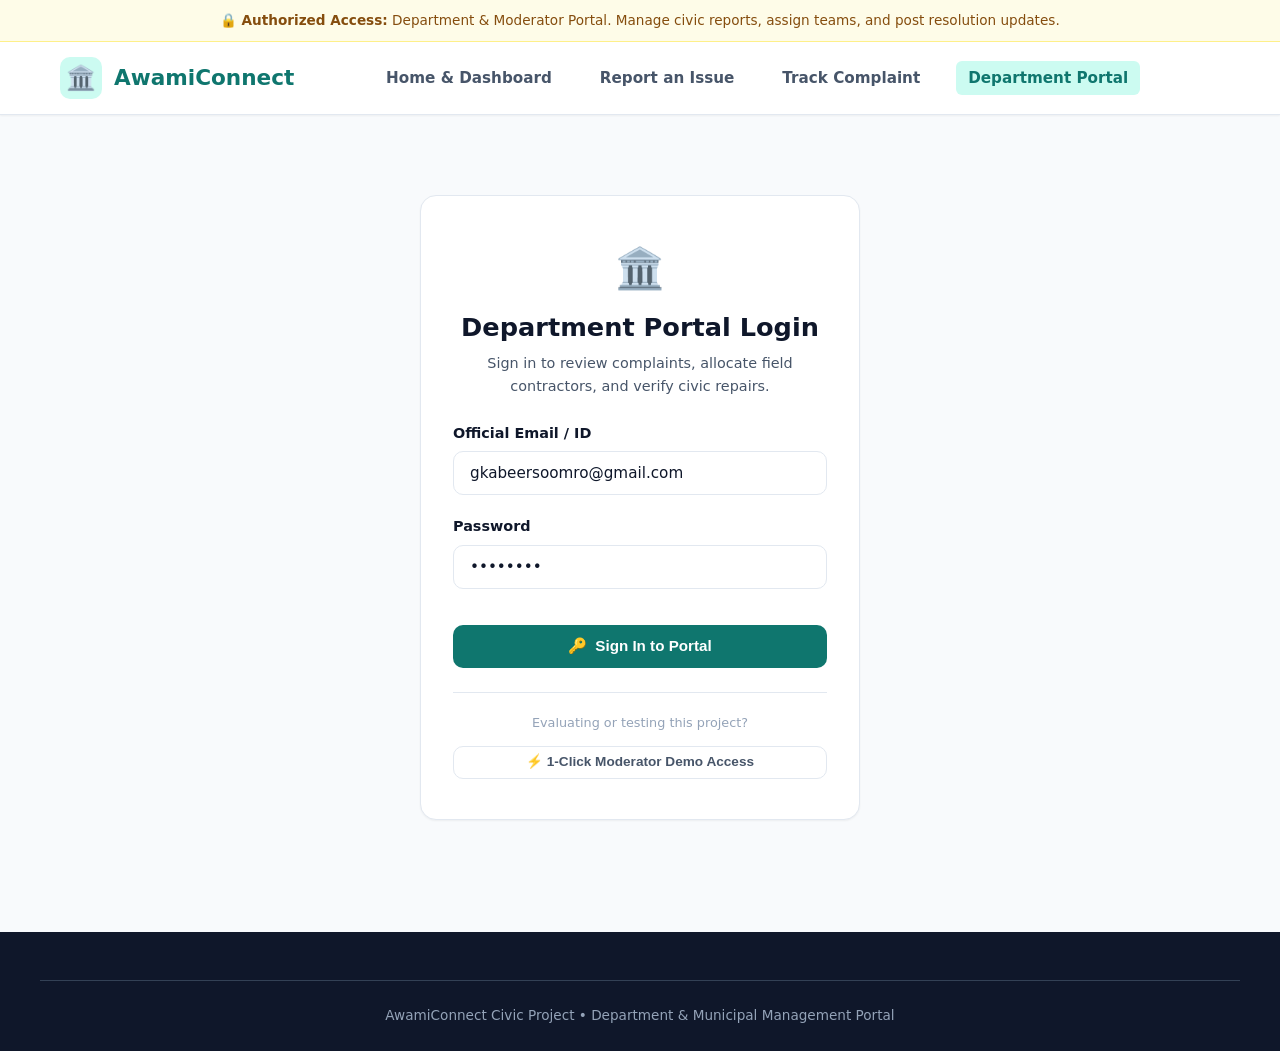
==== commit 5a9f583d: "feat: Replace placeholders with real user details (Kabeer Soomro, 03168465697, gkabeersoomro@gmail.c" ====
--- a/admin.html
+++ b/admin.html
@@ -56,7 +56,7 @@
         <form id="adminLoginForm">
           <div class="form-group" style="text-align: left;">
             <label class="form-label">Official Email / ID</label>
-            <input type="email" id="loginEmail" class="form-control" placeholder="officer@department.gov" required value="admin@awamiconnect.org" autocomplete="username">
+            <input type="email" id="loginEmail" class="form-control" placeholder="gkabeersoomro@gmail.com" required value="gkabeersoomro@gmail.com" autocomplete="username">
           </div>
 
           <div class="form-group" style="text-align: left;">
@@ -86,7 +86,7 @@
         <div>
           <h1 style="font-size: 2rem; margin-bottom: 0.25rem;">Department Management Console</h1>
           <p style="color: var(--text-secondary); font-size: 0.95rem;">
-            Logged in as <strong id="officerName" style="color: var(--primary);">Municipal Moderator</strong> (All Departments)
+            Logged in as <strong id="officerName" style="color: var(--primary);">Kabeer Soomro</strong> (All Departments)
           </p>
         </div>
 
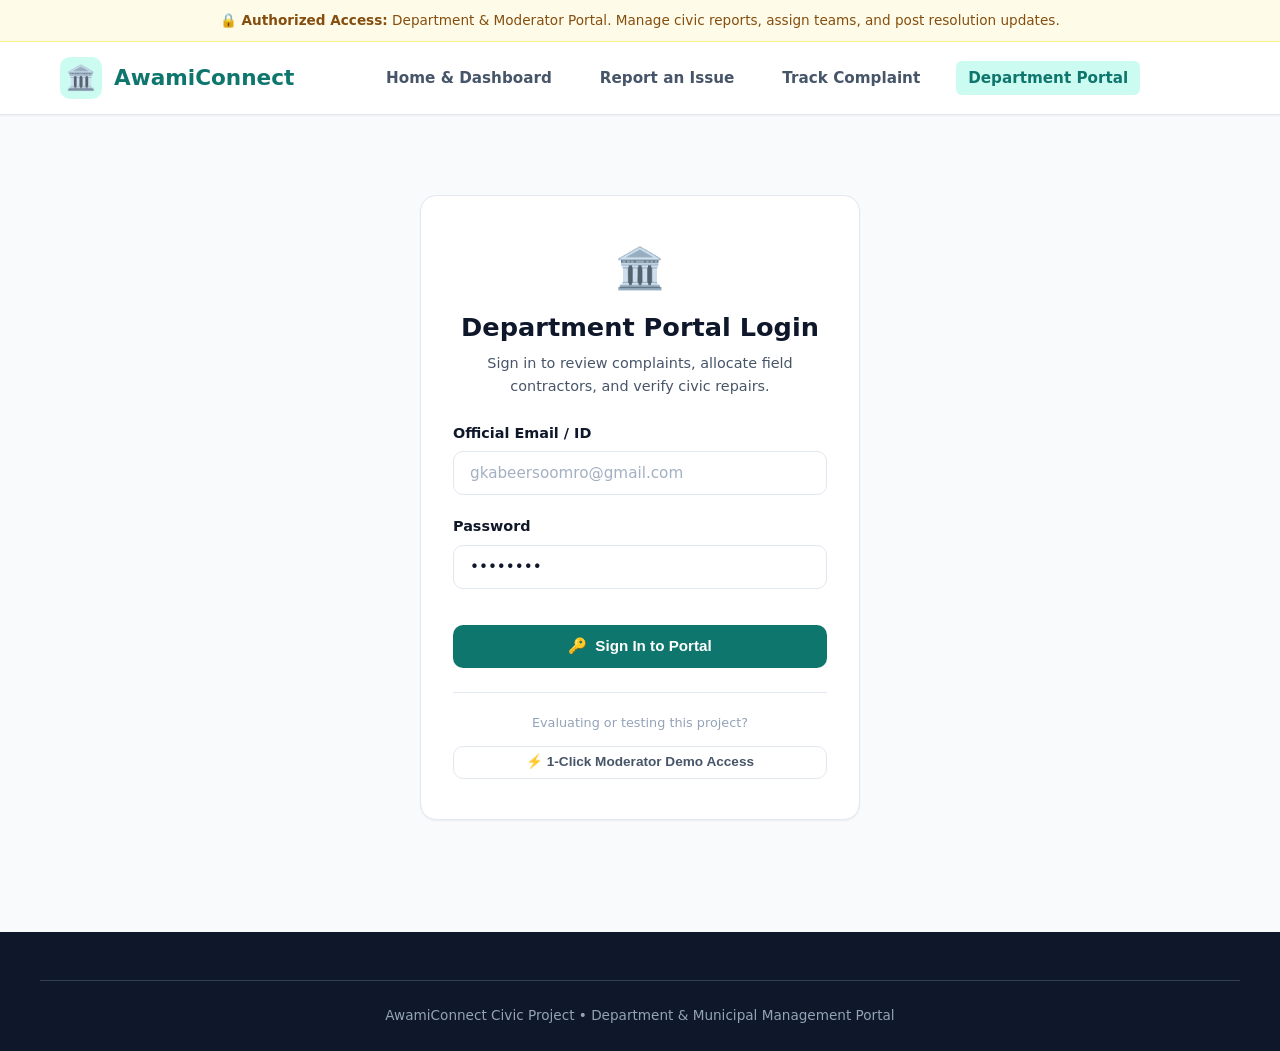
==== commit 5bcbdb37: "fix: Convert prefilled values to light placeholders and style ::placeholder color" ====
--- a/admin.html
+++ b/admin.html
@@ -56,7 +56,7 @@
         <form id="adminLoginForm">
           <div class="form-group" style="text-align: left;">
             <label class="form-label">Official Email / ID</label>
-            <input type="email" id="loginEmail" class="form-control" placeholder="gkabeersoomro@gmail.com" required value="gkabeersoomro@gmail.com" autocomplete="username">
+            <input type="email" id="loginEmail" class="form-control" placeholder="gkabeersoomro@gmail.com" autocomplete="username">
           </div>
 
           <div class="form-group" style="text-align: left;">
--- a/css/style.css
+++ b/css/style.css
@@ -560,6 +560,15 @@
   box-shadow: 0 0 0 3px rgba(15, 118, 110, 0.15);
 }
 
+.form-control::placeholder,
+.form-textarea::placeholder,
+input::placeholder,
+textarea::placeholder {
+  color: #94a3b8;
+  font-weight: 400;
+  opacity: 0.85;
+}
+
 .form-textarea {
   min-height: 110px;
   resize: vertical;
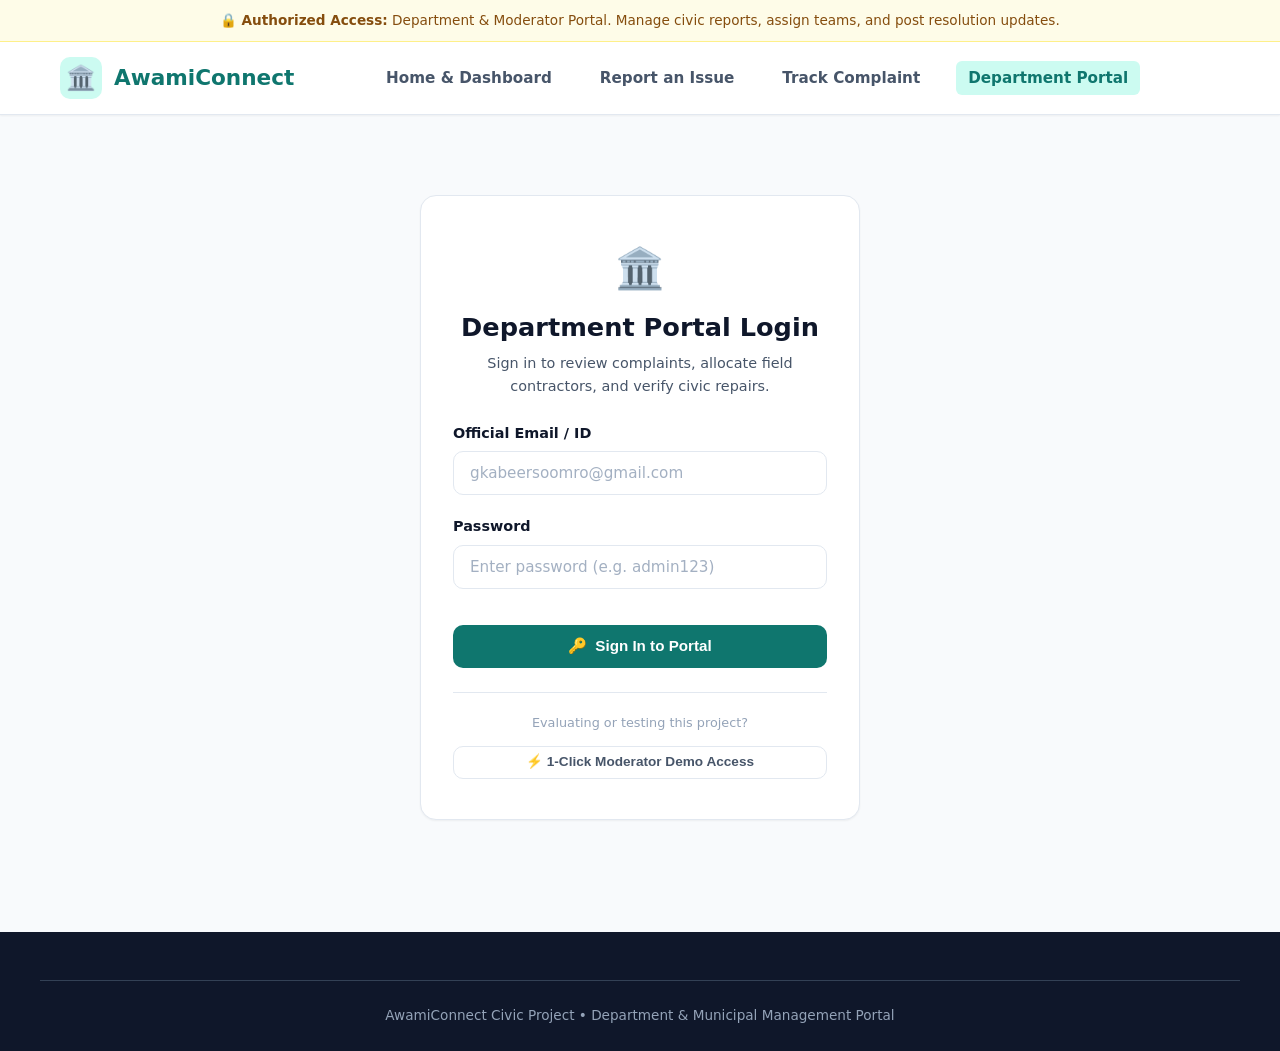
==== commit 980c83fd: "feat: Add explicit password authentication check on admin login" ====
--- a/admin.html
+++ b/admin.html
@@ -61,7 +61,7 @@
 
           <div class="form-group" style="text-align: left;">
             <label class="form-label">Password</label>
-            <input type="password" id="loginPassword" class="form-control" placeholder="••••••••" required value="admin123" autocomplete="current-password">
+            <input type="password" id="loginPassword" class="form-control" placeholder="Enter password (e.g. admin123)" required autocomplete="current-password">
           </div>
 
           <button type="submit" class="btn btn-primary btn-full" style="margin-top: 1rem;">
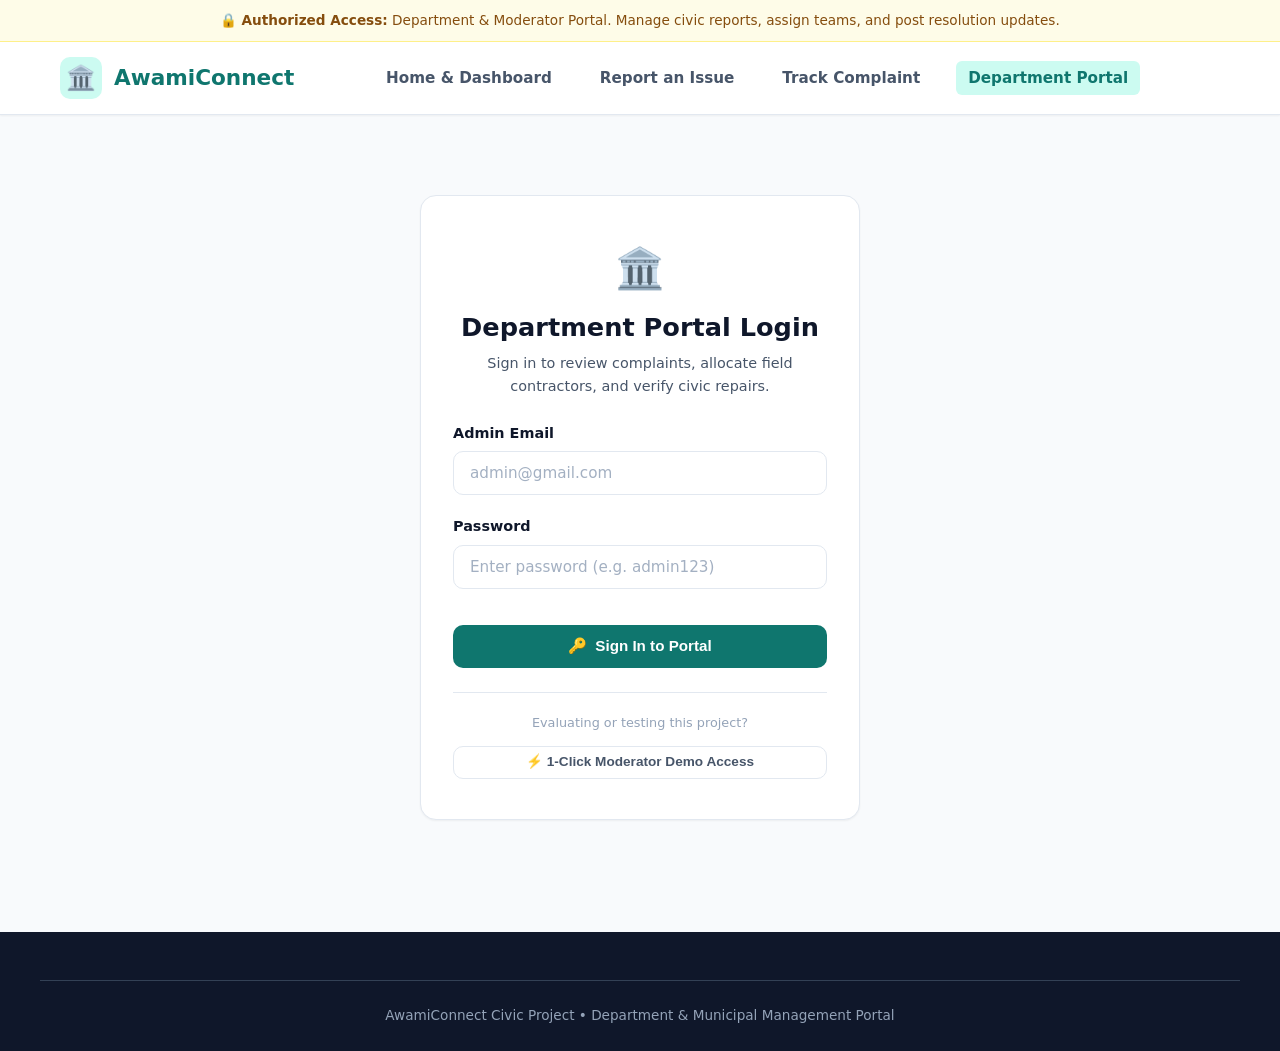
==== commit 990b9817: "feat: Add Admin Credentials Management (email & password update modal with admin@gmail.com / admin12" ====
--- a/admin.html
+++ b/admin.html
@@ -55,8 +55,8 @@
 
         <form id="adminLoginForm">
           <div class="form-group" style="text-align: left;">
-            <label class="form-label">Official Email / ID</label>
-            <input type="email" id="loginEmail" class="form-control" placeholder="gkabeersoomro@gmail.com" autocomplete="username">
+            <label class="form-label">Admin Email</label>
+            <input type="email" id="loginEmail" class="form-control" placeholder="admin@gmail.com" required autocomplete="username">
           </div>
 
           <div class="form-group" style="text-align: left;">
@@ -86,11 +86,14 @@
         <div>
           <h1 style="font-size: 2rem; margin-bottom: 0.25rem;">Department Management Console</h1>
           <p style="color: var(--text-secondary); font-size: 0.95rem;">
-            Logged in as <strong id="officerName" style="color: var(--primary);">Kabeer Soomro</strong> (All Departments)
+            Logged in as <strong id="officerName" style="color: var(--primary);">Kabeer Soomro</strong> (<span id="officerEmail">admin@gmail.com</span>)
           </p>
         </div>
 
         <div style="display: flex; gap: 0.75rem; flex-wrap: wrap;">
+          <button type="button" class="btn btn-outline btn-sm" id="btnAdminSettings" style="color: var(--primary); border-color: var(--primary);" title="Change Admin Email & Password">
+            ⚙️ Admin Settings
+          </button>
           <button type="button" class="btn btn-outline btn-sm" id="btnExportCsv">
             📥 Export CSV
           </button>
@@ -283,6 +286,65 @@
     </div>
   </div>
 
+  <!-- Admin Account Settings Modal (Change Email & Password) -->
+  <div class="modal-backdrop" id="settingsModal">
+    <div class="modal-box" style="max-width: 480px;">
+      <div class="modal-header">
+        <h3 style="font-size: 1.25rem; display: flex; align-items: center; gap: 0.5rem; margin: 0;">
+          <span>⚙️</span> Admin Account Settings
+        </h3>
+        <button type="button" class="modal-close" id="btnCloseSettingsX" title="Close">&times;</button>
+      </div>
+
+      <div class="modal-body" style="padding: 1.5rem;">
+        <p style="color: var(--text-secondary); font-size: 0.88rem; margin-bottom: 1.25rem; line-height: 1.5;">
+          You can change your login email and password. These credentials will be required the next time you sign into the Department Console.
+        </p>
+
+        <form id="adminSettingsForm" onsubmit="return false;">
+          <div class="form-group">
+            <label class="form-label" for="settingsEmail">Admin Email Address <span class="required">*</span></label>
+            <input type="email" id="settingsEmail" class="form-control" placeholder="admin@gmail.com" required autocomplete="username">
+          </div>
+
+          <div class="form-group">
+            <label class="form-label" for="settingsCurrentPass">Current Password <span class="required">*</span></label>
+            <input type="password" id="settingsCurrentPass" class="form-control" placeholder="Enter current password to verify" required autocomplete="current-password">
+            <p class="form-help">Required to confirm you are the authorized admin.</p>
+          </div>
+
+          <div style="border-top: 1px solid var(--border); margin: 1.25rem 0 1rem; padding-top: 1rem;">
+            <div style="font-weight: 700; font-size: 0.9rem; margin-bottom: 0.75rem; color: var(--text-primary);">
+              Change Password <span style="font-size: 0.75rem; font-weight: normal; color: var(--text-muted);">(Optional — leave blank to keep unchanged)</span>
+            </div>
+
+            <div class="form-group">
+              <label class="form-label" for="settingsNewPass">New Password</label>
+              <input type="password" id="settingsNewPass" class="form-control" placeholder="Enter new password (min 4 characters)" autocomplete="new-password">
+            </div>
+
+            <div class="form-group">
+              <label class="form-label" for="settingsConfirmPass">Confirm New Password</label>
+              <input type="password" id="settingsConfirmPass" class="form-control" placeholder="Confirm new password" autocomplete="new-password">
+            </div>
+          </div>
+        </form>
+      </div>
+
+      <div class="modal-footer" style="display: flex; justify-content: space-between; align-items: center; gap: 0.75rem; flex-wrap: wrap;">
+        <button type="button" class="btn btn-outline btn-sm" id="btnResetCredsToDefault" style="color: #d97706;" title="Reset back to default admin@gmail.com / admin123">
+          ↺ Reset to Default
+        </button>
+        <div style="display: flex; gap: 0.5rem;">
+          <button type="button" class="btn btn-outline" id="btnCancelSettings">Cancel</button>
+          <button type="button" class="btn btn-primary" id="btnSaveSettings">
+            <span>💾</span> Save Changes
+          </button>
+        </div>
+      </div>
+    </div>
+  </div>
+
   <!-- Site Footer -->
   <footer class="site-footer">
     <div class="container footer-bottom">
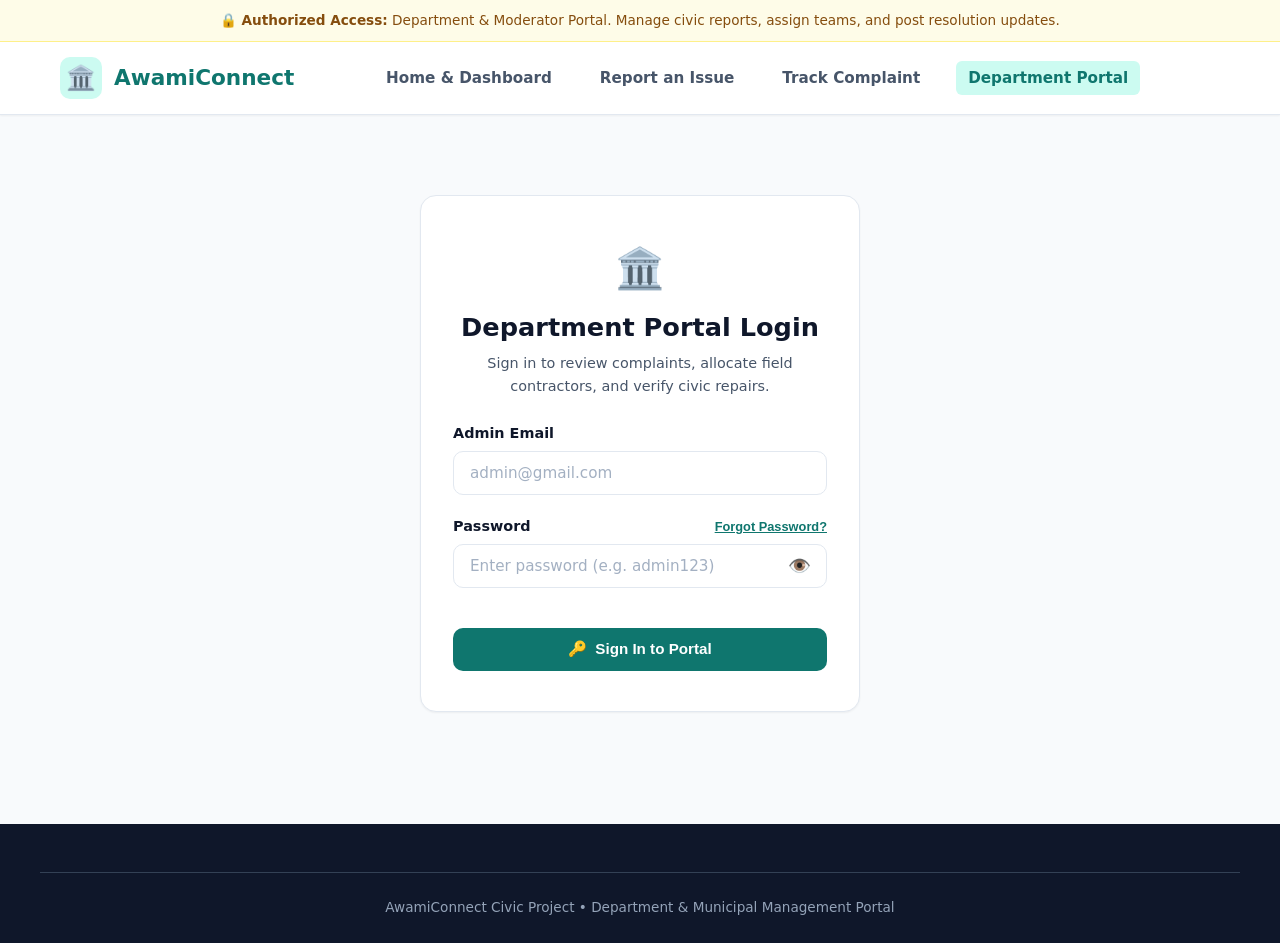
==== commit 2a128a51: "feat: Add password show/hide eye toggle, complete Forgot Password flow, and remove obsolete 1-Click " ====
--- a/admin.html
+++ b/admin.html
@@ -55,26 +55,29 @@
 
         <form id="adminLoginForm">
           <div class="form-group" style="text-align: left;">
-            <label class="form-label">Admin Email</label>
+            <label class="form-label" for="loginEmail">Admin Email</label>
             <input type="email" id="loginEmail" class="form-control" placeholder="admin@gmail.com" required autocomplete="username">
           </div>
 
           <div class="form-group" style="text-align: left;">
-            <label class="form-label">Password</label>
-            <input type="password" id="loginPassword" class="form-control" placeholder="Enter password (e.g. admin123)" required autocomplete="current-password">
-          </div>
-
-          <button type="submit" class="btn btn-primary btn-full" style="margin-top: 1rem;">
+            <div style="display: flex; justify-content: space-between; align-items: center; margin-bottom: 0.35rem;">
+              <label class="form-label" style="margin-bottom: 0;" for="loginPassword">Password</label>
+              <button type="button" id="btnForgotPassLink" style="background: none; border: none; color: var(--primary); font-size: 0.8rem; font-weight: 600; cursor: pointer; padding: 0; text-decoration: underline;">
+                Forgot Password?
+              </button>
+            </div>
+            <div class="password-input-wrapper">
+              <input type="password" id="loginPassword" class="form-control" placeholder="Enter password (e.g. admin123)" required autocomplete="current-password">
+              <button type="button" class="password-toggle-btn" data-target="loginPassword" title="Show or hide password">
+                👁️
+              </button>
+            </div>
+          </div>
+
+          <button type="submit" class="btn btn-primary btn-full" style="margin-top: 1.25rem;">
             <span>🔑</span> Sign In to Portal
           </button>
         </form>
-
-        <div style="margin-top: 1.5rem; border-top: 1px solid var(--border); padding-top: 1.25rem;">
-          <p style="font-size: 0.8rem; color: var(--text-muted); margin-bottom: 0.75rem;">Evaluating or testing this project?</p>
-          <button type="button" class="btn btn-outline btn-sm btn-full" id="btnQuickDemoLogin">
-            ⚡ 1-Click Moderator Demo Access
-          </button>
-        </div>
       </div>
     </div>
 
@@ -86,7 +89,7 @@
         <div>
           <h1 style="font-size: 2rem; margin-bottom: 0.25rem;">Department Management Console</h1>
           <p style="color: var(--text-secondary); font-size: 0.95rem;">
-            Logged in as <strong id="officerName" style="color: var(--primary);">Kabeer Soomro</strong> (<span id="officerEmail">admin@gmail.com</span>)
+            Logged in as <strong id="officerName" style="color: var(--primary);">Admin</strong> (<span id="officerEmail">admin@gmail.com</span>)
           </p>
         </div>
 
@@ -303,13 +306,24 @@
 
         <form id="adminSettingsForm" onsubmit="return false;">
           <div class="form-group">
+            <label class="form-label" for="settingsName">Admin Name / Display Title <span class="required">*</span></label>
+            <input type="text" id="settingsName" class="form-control" placeholder="Admin" required>
+            <p class="form-help">The name displayed on your management console (e.g. Admin, Kabeer Soomro, etc.).</p>
+          </div>
+
+          <div class="form-group">
             <label class="form-label" for="settingsEmail">Admin Email Address <span class="required">*</span></label>
             <input type="email" id="settingsEmail" class="form-control" placeholder="admin@gmail.com" required autocomplete="username">
           </div>
 
           <div class="form-group">
             <label class="form-label" for="settingsCurrentPass">Current Password <span class="required">*</span></label>
-            <input type="password" id="settingsCurrentPass" class="form-control" placeholder="Enter current password to verify" required autocomplete="current-password">
+            <div class="password-input-wrapper">
+              <input type="password" id="settingsCurrentPass" class="form-control" placeholder="Enter current password to verify" required autocomplete="current-password">
+              <button type="button" class="password-toggle-btn" data-target="settingsCurrentPass" title="Show or hide password">
+                👁️
+              </button>
+            </div>
             <p class="form-help">Required to confirm you are the authorized admin.</p>
           </div>
 
@@ -320,12 +334,22 @@
 
             <div class="form-group">
               <label class="form-label" for="settingsNewPass">New Password</label>
-              <input type="password" id="settingsNewPass" class="form-control" placeholder="Enter new password (min 4 characters)" autocomplete="new-password">
+              <div class="password-input-wrapper">
+                <input type="password" id="settingsNewPass" class="form-control" placeholder="Enter new password (min 4 characters)" autocomplete="new-password">
+                <button type="button" class="password-toggle-btn" data-target="settingsNewPass" title="Show or hide password">
+                  👁️
+                </button>
+              </div>
             </div>
 
             <div class="form-group">
               <label class="form-label" for="settingsConfirmPass">Confirm New Password</label>
-              <input type="password" id="settingsConfirmPass" class="form-control" placeholder="Confirm new password" autocomplete="new-password">
+              <div class="password-input-wrapper">
+                <input type="password" id="settingsConfirmPass" class="form-control" placeholder="Confirm new password" autocomplete="new-password">
+                <button type="button" class="password-toggle-btn" data-target="settingsConfirmPass" title="Show or hide password">
+                  👁️
+                </button>
+              </div>
             </div>
           </div>
         </form>
@@ -345,6 +369,86 @@
     </div>
   </div>
 
+  <!-- Forgot Password Recovery Modal -->
+  <div class="modal-backdrop" id="forgotPasswordModal">
+    <div class="modal-box" style="max-width: 460px;">
+      <div class="modal-header">
+        <h3 style="font-size: 1.25rem; display: flex; align-items: center; gap: 0.5rem; margin: 0;">
+          <span>🔐</span> Reset Admin Password
+        </h3>
+        <button type="button" class="modal-close" id="btnCloseForgotX" title="Close">&times;</button>
+      </div>
+
+      <div class="modal-body" style="padding: 1.5rem;">
+        
+        <!-- Step 1: Request Reset Code -->
+        <div id="forgotStep1">
+          <p style="color: var(--text-secondary); font-size: 0.88rem; margin-bottom: 1.25rem; line-height: 1.5;">
+            Enter your registered Admin Email. We will verify your account and provide a 6-digit recovery code to reset your password.
+          </p>
+
+          <form id="forgotStep1Form" onsubmit="return false;">
+            <div class="form-group">
+              <label class="form-label" for="forgotEmailInput">Registered Admin Email</label>
+              <input type="email" id="forgotEmailInput" class="form-control" placeholder="admin@gmail.com" required autocomplete="username">
+            </div>
+
+            <button type="button" class="btn btn-primary btn-full" id="btnSendResetCode" style="margin-top: 1rem;">
+              <span>📨</span> Generate Recovery Code
+            </button>
+          </form>
+        </div>
+
+        <!-- Step 2: Enter Code & New Password -->
+        <div id="forgotStep2" style="display: none;">
+          <div style="background: #ecfdf5; border: 1px solid #a7f3d0; border-radius: var(--radius-md); padding: 0.75rem 1rem; margin-bottom: 1.25rem; font-size: 0.85rem; color: #065f46;">
+            <strong>✓ Recovery Code Ready!</strong>
+            <p style="margin: 0.25rem 0 0.5rem 0;">Use the 6-digit verification code below to set your new password:</p>
+            <div style="background: #ffffff; padding: 0.5rem 0.75rem; border-radius: var(--radius-sm); border: 1.5px dashed #059669; font-weight: 800; font-size: 1.35rem; letter-spacing: 0.2em; text-align: center; color: #047857;" id="displayCodeReminder">
+              ------
+            </div>
+          </div>
+
+          <form id="forgotStep2Form" onsubmit="return false;">
+            <div class="form-group">
+              <label class="form-label" for="forgotCodeInput">Enter 6-Digit Code <span class="required">*</span></label>
+              <input type="text" id="forgotCodeInput" class="form-control" placeholder="e.g. 123456" maxlength="6" required style="font-size: 1.15rem; letter-spacing: 0.15em; text-align: center; font-weight: 700;">
+            </div>
+
+            <div class="form-group">
+              <label class="form-label" for="forgotNewPass">New Admin Password <span class="required">*</span></label>
+              <div class="password-input-wrapper">
+                <input type="password" id="forgotNewPass" class="form-control" placeholder="Minimum 4 characters" required autocomplete="new-password">
+                <button type="button" class="password-toggle-btn" data-target="forgotNewPass" title="Show or hide password">
+                  👁️
+                </button>
+              </div>
+            </div>
+
+            <div class="form-group">
+              <label class="form-label" for="forgotConfirmPass">Confirm New Password <span class="required">*</span></label>
+              <div class="password-input-wrapper">
+                <input type="password" id="forgotConfirmPass" class="form-control" placeholder="Re-enter new password" required autocomplete="new-password">
+                <button type="button" class="password-toggle-btn" data-target="forgotConfirmPass" title="Show or hide password">
+                  👁️
+                </button>
+              </div>
+            </div>
+
+            <button type="button" class="btn btn-primary btn-full" id="btnSubmitNewPassword" style="margin-top: 1rem;">
+              <span>💾</span> Save New Password & Sign In
+            </button>
+          </form>
+        </div>
+
+      </div>
+
+      <div class="modal-footer" style="display: flex; justify-content: flex-end;">
+        <button type="button" class="btn btn-outline" id="btnCancelForgot">Back to Login</button>
+      </div>
+    </div>
+  </div>
+
   <!-- Site Footer -->
   <footer class="site-footer">
     <div class="container footer-bottom">
--- a/css/style.css
+++ b/css/style.css
@@ -580,6 +580,42 @@
   margin-top: 0.35rem;
 }
 
+/* Password Visibility Toggle Wrapper */
+.password-input-wrapper {
+  position: relative;
+  display: flex;
+  align-items: center;
+  width: 100%;
+}
+
+.password-input-wrapper .form-control {
+  padding-right: 2.75rem;
+}
+
+.password-toggle-btn {
+  position: absolute;
+  right: 0.75rem;
+  top: 50%;
+  transform: translateY(-50%);
+  background: none;
+  border: none;
+  cursor: pointer;
+  color: var(--text-muted);
+  font-size: 1.15rem;
+  padding: 0.25rem;
+  display: flex;
+  align-items: center;
+  justify-content: center;
+  border-radius: var(--radius-sm);
+  transition: color 0.2s, background-color 0.2s;
+  user-select: none;
+}
+
+.password-toggle-btn:hover {
+  color: var(--text-primary);
+  background: #f1f5f9;
+}
+
 /* Category Grid Picker */
 .category-grid {
   display: grid;
